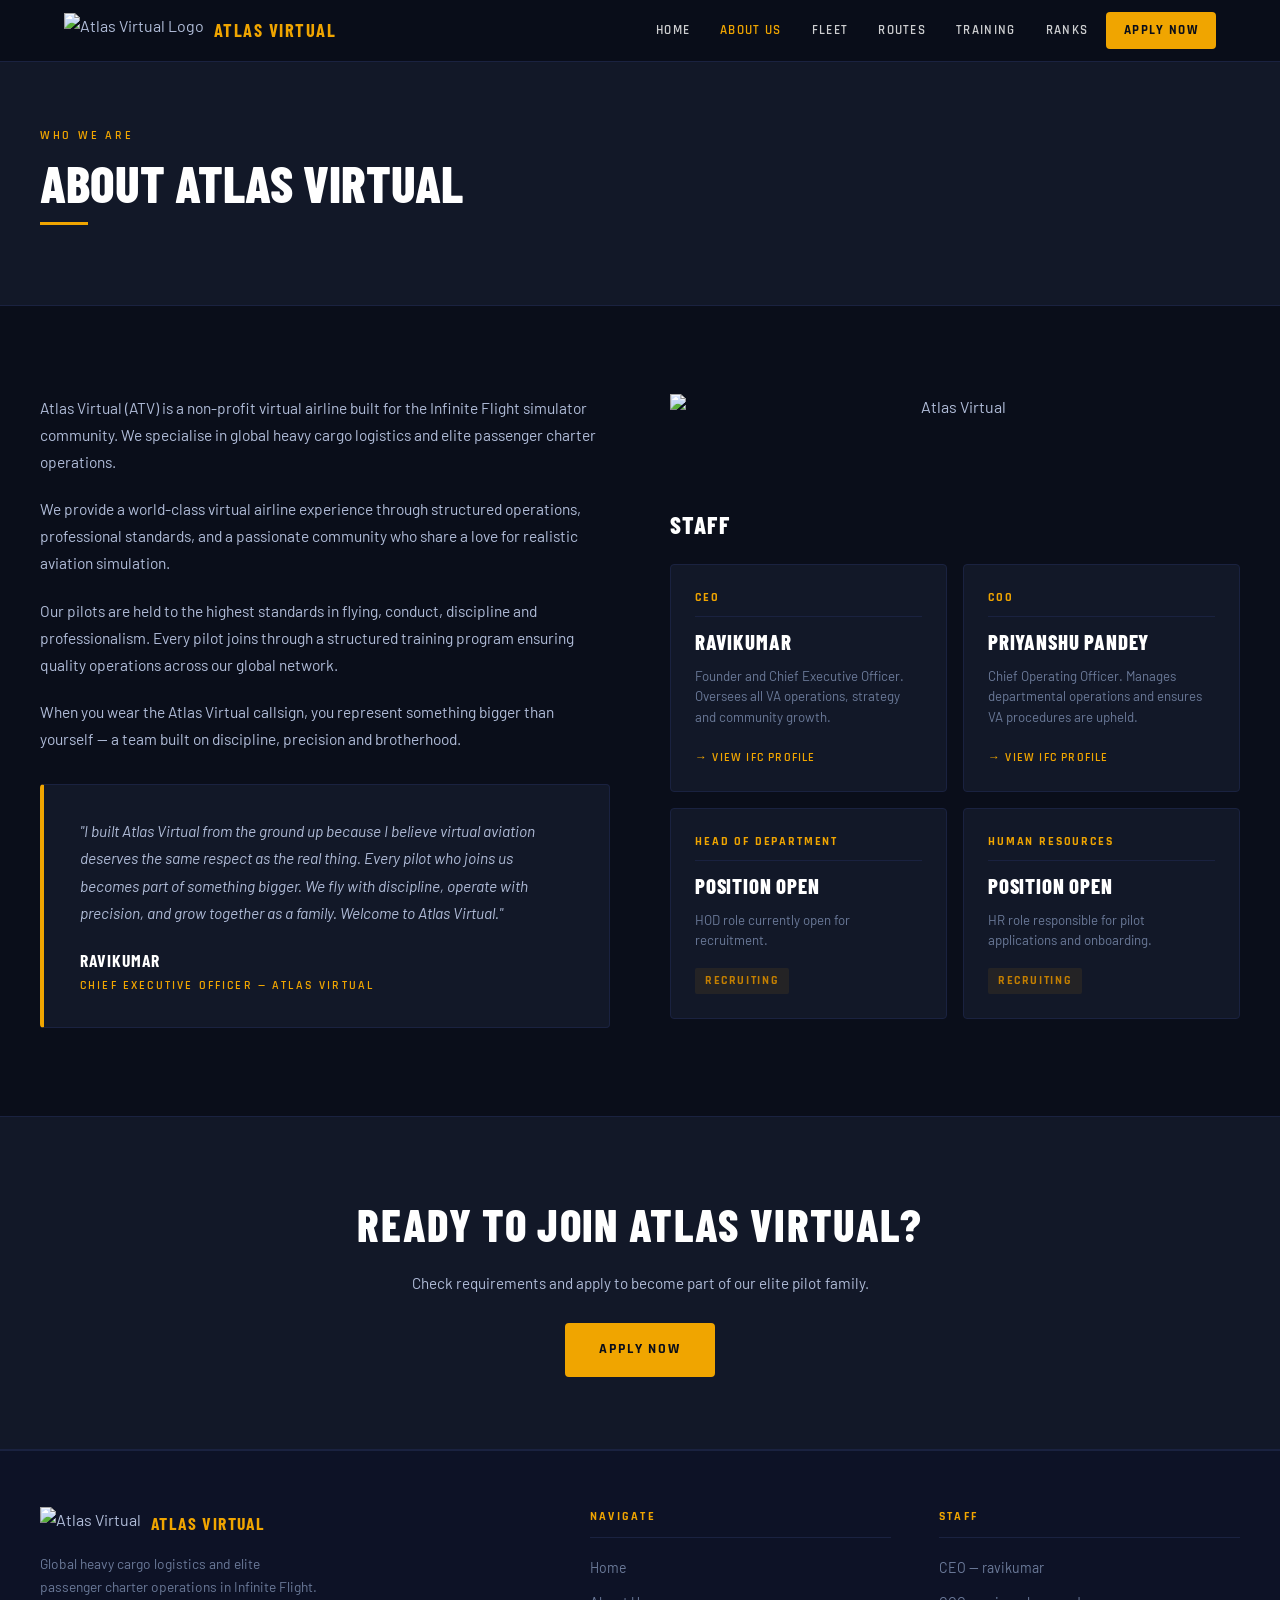
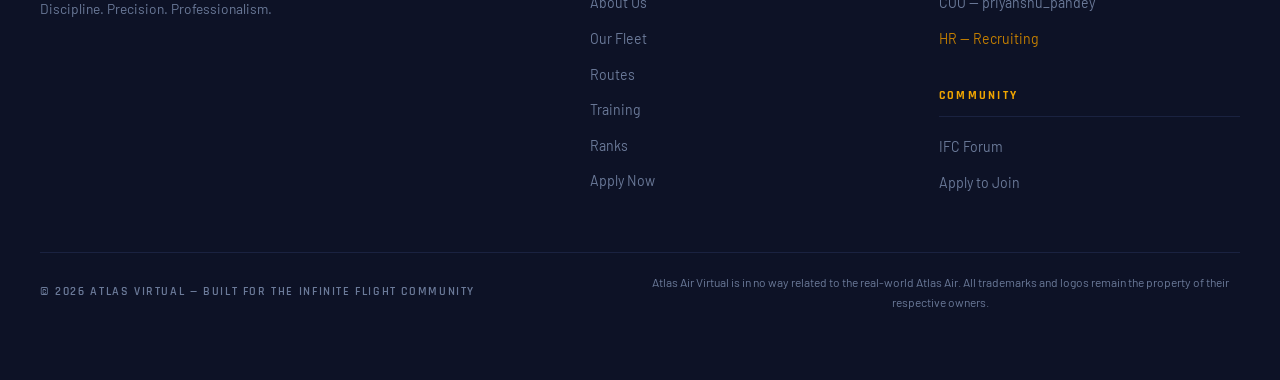
==== about.html @ 3f7e2a6c "Add files via upload" ====
<!DOCTYPE html>
<html lang="en">
<head>
  <meta charset="UTF-8" />
  <meta name="viewport" content="width=device-width, initial-scale=1.0" />
  <title>About Us — Atlas Virtual</title>
  <meta name="description" content="Learn about Atlas Virtual — our mission, values, and leadership team." />
  <link rel="stylesheet" href="style.css" />
  <link rel="icon" type="image/png" href="https://res.cloudinary.com/dsfwafyc2/image/upload/v1778956332/Picsart_26-05-10_23-40-09-740_dd1xx1.png" />
</head>
<body>

  <!-- ===== NAVBAR ===== -->
  <nav class="navbar">
    <div class="nav-inner">
      <a href="index.html" class="nav-logo">
        <img src="https://res.cloudinary.com/dsfwafyc2/image/upload/v1778956332/Picsart_26-05-10_23-40-09-740_dd1xx1.png" alt="Atlas Virtual Logo" />
        <span class="nav-logo-text">Atlas Virtual</span>
      </a>
      <div class="nav-links">
        <a href="index.html">Home</a>
        <a href="about.html" class="active">About Us</a>
        <a href="fleet.html">Fleet</a>
        <a href="routes.html">Routes</a>
        <a href="training.html">Training</a>
        <a href="ranks.html">Ranks</a>
        <a href="apply.html" class="nav-apply">Apply Now</a>
      </div>
      <button class="nav-toggle" id="navToggle" aria-label="Toggle menu">
        <span></span><span></span><span></span>
      </button>
    </div>
  </nav>

  <!-- Mobile Nav -->
  <div class="mobile-nav" id="mobileNav">
    <a href="index.html">Home</a>
    <a href="about.html">About Us</a>
    <a href="fleet.html">Fleet</a>
    <a href="routes.html">Routes</a>
    <a href="training.html">Training</a>
    <a href="ranks.html">Ranks</a>
    <a href="apply.html" class="mob-apply">Apply Now</a>
  </div>

  <div class="page-wrapper">

    <!-- ===== PAGE HERO ===== -->
    <div class="page-hero">
      <div class="page-hero-inner">
        <p class="section-eyebrow">Who We Are</p>
        <h1 class="section-title">About Atlas Virtual</h1>
        <div class="section-rule"></div>
      </div>
    </div>

    <!-- ===== ABOUT CONTENT ===== -->
    <section class="section">
      <div class="section-inner">
        <div class="about-grid">
          <!-- Left: Text -->
          <div class="about-body">
            <p>Atlas Virtual (ATV) is a non-profit virtual airline built for the Infinite Flight simulator community. We specialise in global heavy cargo logistics and elite passenger charter operations.</p>
            <p>We provide a world-class virtual airline experience through structured operations, professional standards, and a passionate community who share a love for realistic aviation simulation.</p>
            <p>Our pilots are held to the highest standards in flying, conduct, discipline and professionalism. Every pilot joins through a structured training program ensuring quality operations across our global network.</p>
            <p>When you wear the Atlas Virtual callsign, you represent something bigger than yourself — a team built on discipline, precision and brotherhood.</p>

            <!-- CEO Quote -->
            <div class="ceo-quote" style="margin-top: 32px;">
              <div class="ceo-quote-body">
                <p class="ceo-quote-text">"I built Atlas Virtual from the ground up because I believe virtual aviation deserves the same respect as the real thing. Every pilot who joins us becomes part of something bigger. We fly with discipline, operate with precision, and grow together as a family. Welcome to Atlas Virtual."</p>
                <div class="ceo-quote-name">Ravikumar</div>
                <div class="ceo-quote-title">Chief Executive Officer — Atlas Virtual</div>
              </div>
            </div>
          </div>

          <!-- Right: Staff + Logo -->
          <div>
            <div style="text-align:center; margin-bottom: 32px;">
              <img src="https://res.cloudinary.com/dsfwafyc2/image/upload/v1778956332/Picsart_26-05-10_23-40-09-740_dd1xx1.png" alt="Atlas Virtual" style="height:80px; width:auto; margin: 0 auto 8px;" />
            </div>

            <h3 style="font-family: var(--font-display); font-size: 1.5rem; font-weight: 800; text-transform: uppercase; color: var(--white); letter-spacing: 0.06em; margin-bottom: 20px;">Staff</h3>

            <div class="staff-grid">
              <!-- CEO -->
              <div class="staff-card">
                <div class="staff-role">CEO</div>
                <div class="staff-name">Ravikumar</div>
                <div class="staff-desc">Founder and Chief Executive Officer. Oversees all VA operations, strategy and community growth.</div>
                <a href="https://community.infiniteflight.com/u/ravikumar" target="_blank" class="staff-link">→ View IFC Profile</a>
              </div>

              <!-- COO -->
              <div class="staff-card">
                <div class="staff-role">COO</div>
                <div class="staff-name">Priyanshu Pandey</div>
                <div class="staff-desc">Chief Operating Officer. Manages departmental operations and ensures VA procedures are upheld.</div>
                <a href="https://community.infiniteflight.com/u/priyanshu_pandey" target="_blank" class="staff-link">→ View IFC Profile</a>
              </div>

              <!-- HOD -->
              <div class="staff-card">
                <div class="staff-role">Head of Department</div>
                <div class="staff-name">Position Open</div>
                <div class="staff-desc">HOD role currently open for recruitment.</div>
                <span class="staff-recruiting">Recruiting</span>
              </div>

              <!-- HR -->
              <div class="staff-card">
                <div class="staff-role">Human Resources</div>
                <div class="staff-name">Position Open</div>
                <div class="staff-desc">HR role responsible for pilot applications and onboarding.</div>
                <span class="staff-recruiting">Recruiting</span>
              </div>
            </div>
          </div>
        </div>
      </div>
    </section>

    <!-- ===== CTA STRIP ===== -->
    <div class="cta-strip">
      <h2 class="cta-strip-title">Ready to Join Atlas Virtual?</h2>
      <p class="cta-strip-desc">Check requirements and apply to become part of our elite pilot family.</p>
      <a href="apply.html" class="btn-primary">Apply Now</a>
    </div>

    <!-- ===== FOOTER ===== -->
    <footer>
      <div class="footer-inner">
        <div class="footer-brand">
          <div class="footer-logo">
            <img src="https://res.cloudinary.com/dsfwafyc2/image/upload/v1778956332/Picsart_26-05-10_23-40-09-740_dd1xx1.png" alt="Atlas Virtual" />
            <span class="footer-logo-text">Atlas Virtual</span>
          </div>
          <p class="footer-tagline">Global heavy cargo logistics and elite passenger charter operations in Infinite Flight. Discipline. Precision. Professionalism.</p>
        </div>
        <div>
          <div class="footer-col-title">Navigate</div>
          <ul class="footer-links">
            <li><a href="index.html">Home</a></li>
            <li><a href="about.html">About Us</a></li>
            <li><a href="fleet.html">Our Fleet</a></li>
            <li><a href="routes.html">Routes</a></li>
            <li><a href="training.html">Training</a></li>
            <li><a href="ranks.html">Ranks</a></li>
            <li><a href="apply.html">Apply Now</a></li>
          </ul>
        </div>
        <div>
          <div class="footer-col-title">Staff</div>
          <ul class="footer-links">
            <li><a href="https://community.infiniteflight.com/u/ravikumar" target="_blank">CEO — ravikumar</a></li>
            <li><a href="https://community.infiniteflight.com/u/priyanshu_pandey" target="_blank">COO — priyanshu_pandey</a></li>
            <li><a href="apply.html" style="color: var(--gold-dim);">HR — Recruiting</a></li>
          </ul>
          <br/>
          <div class="footer-col-title">Community</div>
          <ul class="footer-links">
            <li><a href="https://community.infiniteflight.com" target="_blank">IFC Forum</a></li>
            <li><a href="apply.html">Apply to Join</a></li>
          </ul>
        </div>
      </div>
      <div class="footer-inner" style="padding-top: 0; border-top: none;">
        <div class="footer-bottom" style="border-top: 1px solid var(--navy-border); padding-top: 20px; width: 100%; grid-column: 1/-1;">
          <span class="footer-copy">© 2026 Atlas Virtual — Built for the Infinite Flight Community</span>
          <span class="footer-disclaimer">Atlas Air Virtual is in no way related to the real-world Atlas Air. All trademarks and logos remain the property of their respective owners.</span>
        </div>
      </div>
    </footer>

  </div>
  <script src="nav.js"></script>
</body>
</html>
---- style.css ----
/* =============================================
   ATLAS VIRTUAL — GLOBAL STYLESHEET
   ============================================= */

@import url('https://fonts.googleapis.com/css2?family=Barlow+Condensed:wght@400;600;700;800&family=Barlow:wght@300;400;500;600&family=Rajdhani:wght@400;500;600;700&display=swap');

:root {
  --navy: #0a0e1a;
  --navy-mid: #0d1226;
  --navy-light: #121828;
  --navy-card: #0f1520;
  --navy-border: #1a2240;
  --gold: #f0a500;
  --gold-light: #f5c033;
  --gold-dim: #c47f00;
  --white: #ffffff;
  --white-80: rgba(255,255,255,0.8);
  --white-50: rgba(255,255,255,0.5);
  --white-20: rgba(255,255,255,0.2);
  --white-10: rgba(255,255,255,0.1);
  --text-body: #b0bcd8;
  --text-muted: #6b7a99;
  --font-display: 'Barlow Condensed', sans-serif;
  --font-body: 'Barlow', sans-serif;
  --font-accent: 'Rajdhani', sans-serif;
  --radius: 4px;
  --transition: 0.25s ease;
  --shadow: 0 4px 24px rgba(0,0,0,0.4);
  --shadow-gold: 0 0 20px rgba(240,165,0,0.15);
}

/* ---- RESET ---- */
*, *::before, *::after { box-sizing: border-box; margin: 0; padding: 0; }
html { scroll-behavior: smooth; font-size: 16px; }
body {
  background: var(--navy);
  color: var(--text-body);
  font-family: var(--font-body);
  font-weight: 400;
  line-height: 1.6;
  -webkit-font-smoothing: antialiased;
  overflow-x: hidden;
}
img { max-width: 100%; display: block; }
a { text-decoration: none; color: inherit; }
ul { list-style: none; }

/* =============================================
   NAVIGATION
   ============================================= */
.navbar {
  position: fixed;
  top: 0; left: 0; right: 0;
  z-index: 1000;
  background: rgba(10,14,26,0.96);
  backdrop-filter: blur(12px);
  border-bottom: 1px solid var(--navy-border);
  height: 62px;
  display: flex;
  align-items: center;
}

.nav-inner {
  width: 100%;
  max-width: 1200px;
  margin: 0 auto;
  padding: 0 24px;
  display: flex;
  align-items: center;
  justify-content: space-between;
}

.nav-logo {
  display: flex;
  align-items: center;
  gap: 10px;
  text-decoration: none;
}

.nav-logo img {
  height: 36px;
  width: auto;
}

.nav-logo-text {
  font-family: var(--font-display);
  font-size: 1.15rem;
  font-weight: 700;
  color: var(--gold);
  letter-spacing: 0.08em;
  text-transform: uppercase;
}

.nav-links {
  display: flex;
  align-items: center;
  gap: 6px;
}

.nav-links a {
  font-family: var(--font-accent);
  font-size: 0.82rem;
  font-weight: 600;
  letter-spacing: 0.1em;
  text-transform: uppercase;
  color: var(--white-80);
  padding: 8px 12px;
  border-radius: var(--radius);
  transition: color var(--transition), background var(--transition);
}

.nav-links a:hover,
.nav-links a.active {
  color: var(--gold);
}

.nav-links a.nav-apply {
  background: var(--gold);
  color: var(--navy);
  font-weight: 700;
  padding: 8px 18px;
  border-radius: var(--radius);
}

.nav-links a.nav-apply:hover {
  background: var(--gold-light);
  color: var(--navy);
}

/* Hamburger */
.nav-toggle {
  display: none;
  flex-direction: column;
  gap: 5px;
  cursor: pointer;
  padding: 4px;
  background: none;
  border: none;
}
.nav-toggle span {
  display: block;
  width: 24px;
  height: 2px;
  background: var(--white);
  border-radius: 2px;
  transition: all var(--transition);
}

/* Mobile nav */
.mobile-nav {
  display: none;
  position: fixed;
  top: 62px; left: 0; right: 0;
  background: var(--navy-mid);
  border-bottom: 1px solid var(--navy-border);
  padding: 16px 24px 24px;
  z-index: 999;
  flex-direction: column;
  gap: 4px;
}
.mobile-nav.open { display: flex; }
.mobile-nav a {
  font-family: var(--font-accent);
  font-size: 1rem;
  font-weight: 600;
  letter-spacing: 0.08em;
  text-transform: uppercase;
  color: var(--white-80);
  padding: 12px 8px;
  border-bottom: 1px solid var(--navy-border);
  transition: color var(--transition);
}
.mobile-nav a:last-child { border-bottom: none; }
.mobile-nav a:hover { color: var(--gold); }
.mobile-nav a.mob-apply {
  background: var(--gold);
  color: var(--navy);
  font-weight: 700;
  text-align: center;
  border-radius: var(--radius);
  margin-top: 8px;
  border: none;
  padding: 12px;
}

/* =============================================
   PAGE WRAPPER
   ============================================= */
.page-wrapper {
  padding-top: 62px;
}

/* =============================================
   HERO — HOME
   ============================================= */
.hero {
  position: relative;
  height: 100vh;
  min-height: 600px;
  display: flex;
  align-items: center;
  justify-content: center;
  text-align: center;
  overflow: hidden;
}

.hero-bg {
  position: absolute;
  inset: 0;
  background-image: url('https://res.cloudinary.com/dsfwafyc2/image/upload/v1779014897/Screenshot_20260509_221234_com.fds.infiniteflight_ewqhzv.jpg');
  background-size: cover;
  background-position: center;
  transform: scale(1.04);
  animation: heroZoom 18s ease-in-out infinite alternate;
}

@keyframes heroZoom {
  from { transform: scale(1.04); }
  to   { transform: scale(1.10); }
}

.hero-overlay {
  position: absolute;
  inset: 0;
  background: linear-gradient(
    to bottom,
    rgba(10,14,26,0.45) 0%,
    rgba(10,14,26,0.72) 60%,
    rgba(10,14,26,0.97) 100%
  );
}

.hero-content {
  position: relative;
  z-index: 2;
  max-width: 720px;
  padding: 0 24px;
  animation: fadeUp 1s ease both;
}

@keyframes fadeUp {
  from { opacity: 0; transform: translateY(28px); }
  to   { opacity: 1; transform: translateY(0); }
}

.hero-eyebrow {
  font-family: var(--font-accent);
  font-size: 0.85rem;
  font-weight: 600;
  letter-spacing: 0.22em;
  text-transform: uppercase;
  color: var(--gold);
  margin-bottom: 16px;
}

.hero-title {
  font-family: var(--font-display);
  font-size: clamp(4rem, 10vw, 7rem);
  font-weight: 800;
  line-height: 0.92;
  text-transform: uppercase;
  letter-spacing: -0.01em;
  color: var(--white);
  margin-bottom: 6px;
}

.hero-title span {
  color: var(--gold);
  display: block;
}

.hero-sub {
  font-family: var(--font-accent);
  font-size: 1rem;
  font-weight: 600;
  letter-spacing: 0.28em;
  text-transform: uppercase;
  color: var(--gold);
  margin-bottom: 20px;
}

.hero-desc {
  font-size: 0.97rem;
  color: var(--white-80);
  max-width: 480px;
  margin: 0 auto 36px;
  line-height: 1.65;
}

.hero-actions {
  display: flex;
  gap: 14px;
  justify-content: center;
  flex-wrap: wrap;
}

.btn-primary {
  font-family: var(--font-accent);
  font-size: 0.85rem;
  font-weight: 700;
  letter-spacing: 0.14em;
  text-transform: uppercase;
  background: var(--gold);
  color: var(--navy);
  padding: 14px 32px;
  border-radius: var(--radius);
  border: 2px solid var(--gold);
  cursor: pointer;
  transition: background var(--transition), color var(--transition), transform var(--transition);
  display: inline-block;
}
.btn-primary:hover {
  background: var(--gold-light);
  border-color: var(--gold-light);
  transform: translateY(-2px);
}

.btn-outline {
  font-family: var(--font-accent);
  font-size: 0.85rem;
  font-weight: 700;
  letter-spacing: 0.14em;
  text-transform: uppercase;
  background: transparent;
  color: var(--white);
  padding: 14px 32px;
  border-radius: var(--radius);
  border: 2px solid rgba(255,255,255,0.4);
  cursor: pointer;
  transition: border-color var(--transition), color var(--transition), transform var(--transition);
  display: inline-block;
}
.btn-outline:hover {
  border-color: var(--gold);
  color: var(--gold);
  transform: translateY(-2px);
}

/* Scroll cue */
.hero-scroll {
  position: absolute;
  bottom: 28px;
  left: 50%;
  transform: translateX(-50%);
  z-index: 2;
  color: var(--white-50);
  font-size: 1.2rem;
  animation: bounce 2s ease infinite;
}
@keyframes bounce {
  0%,100% { transform: translateX(-50%) translateY(0); }
  50% { transform: translateX(-50%) translateY(8px); }
}

/* =============================================
   STATS BAR
   ============================================= */
.stats-bar {
  background: var(--navy-light);
  border-top: 1px solid var(--navy-border);
  border-bottom: 1px solid var(--navy-border);
}
.stats-bar-inner {
  max-width: 1200px;
  margin: 0 auto;
  display: grid;
  grid-template-columns: repeat(4, 1fr);
}
.stat-item {
  padding: 28px 20px;
  text-align: center;
  border-right: 1px solid var(--navy-border);
}
.stat-item:last-child { border-right: none; }
.stat-num {
  font-family: var(--font-display);
  font-size: 2.4rem;
  font-weight: 800;
  color: var(--gold);
  line-height: 1;
  margin-bottom: 6px;
}
.stat-label {
  font-family: var(--font-accent);
  font-size: 0.72rem;
  font-weight: 600;
  letter-spacing: 0.16em;
  text-transform: uppercase;
  color: var(--white-50);
}

/* =============================================
   VA STATISTICS — HOME
   ============================================= */
.va-stats {
  padding: 80px 24px;
  max-width: 1200px;
  margin: 0 auto;
  text-align: center;
}
.va-stats-cards {
  display: grid;
  grid-template-columns: repeat(3, 1fr);
  gap: 20px;
  margin-top: 48px;
}
.va-stat-card {
  background: var(--navy-light);
  border: 1px solid var(--navy-border);
  border-radius: var(--radius);
  padding: 36px 24px;
  position: relative;
  overflow: hidden;
  transition: border-color var(--transition), transform var(--transition);
}
.va-stat-card:hover {
  border-color: var(--gold-dim);
  transform: translateY(-4px);
}
.va-stat-card::before {
  content: '';
  position: absolute;
  top: 0; left: 0; right: 0;
  height: 3px;
  background: var(--gold);
}
.va-stat-icon { font-size: 2.2rem; margin-bottom: 12px; }
.va-stat-num {
  font-family: var(--font-display);
  font-size: 3rem;
  font-weight: 800;
  color: var(--gold);
  line-height: 1;
  margin-bottom: 8px;
}
.va-stat-name {
  font-family: var(--font-accent);
  font-size: 0.78rem;
  font-weight: 700;
  letter-spacing: 0.18em;
  text-transform: uppercase;
  color: var(--gold);
  margin-bottom: 4px;
}
.va-stat-desc {
  font-size: 0.84rem;
  color: var(--text-muted);
}
.updated-note {
  margin-top: 28px;
  font-size: 0.78rem;
  color: var(--text-muted);
  display: flex;
  align-items: center;
  justify-content: center;
  gap: 6px;
  background: var(--navy-light);
  border: 1px solid var(--navy-border);
  padding: 10px 20px;
  border-radius: 20px;
  display: inline-flex;
}

/* =============================================
   SECTION UTILITIES
   ============================================= */
.section {
  padding: 88px 24px;
}
.section-inner {
  max-width: 1200px;
  margin: 0 auto;
}
.section-eyebrow {
  font-family: var(--font-accent);
  font-size: 0.78rem;
  font-weight: 600;
  letter-spacing: 0.22em;
  text-transform: uppercase;
  color: var(--gold);
  margin-bottom: 10px;
}
.section-title {
  font-family: var(--font-display);
  font-size: clamp(2.2rem, 5vw, 3.2rem);
  font-weight: 800;
  text-transform: uppercase;
  color: var(--white);
  line-height: 1.05;
  margin-bottom: 12px;
}
.section-rule {
  width: 48px;
  height: 3px;
  background: var(--gold);
  margin-bottom: 32px;
}
.section-desc {
  font-size: 0.97rem;
  color: var(--text-body);
  max-width: 580px;
  line-height: 1.7;
}

/* =============================================
   MISSION SECTION — HOME / ABOUT
   ============================================= */
.mission-grid {
  display: grid;
  grid-template-columns: 1fr 1fr;
  gap: 64px;
  align-items: center;
  margin-top: 0;
}
.mission-text { }
.mission-text p {
  font-size: 0.97rem;
  color: var(--text-body);
  line-height: 1.75;
  margin-bottom: 20px;
}
.mission-values {
  display: grid;
  grid-template-columns: 1fr 1fr;
  gap: 12px;
  margin-top: 28px;
}
.value-card {
  background: var(--navy-light);
  border: 1px solid var(--navy-border);
  border-left: 3px solid var(--gold);
  padding: 16px 18px;
  border-radius: var(--radius);
}
.value-title {
  font-family: var(--font-accent);
  font-size: 0.8rem;
  font-weight: 700;
  letter-spacing: 0.12em;
  text-transform: uppercase;
  color: var(--gold);
  margin-bottom: 4px;
}
.value-desc {
  font-size: 0.83rem;
  color: var(--text-muted);
  line-height: 1.5;
}
.mission-image {
  border-radius: var(--radius);
  overflow: hidden;
  position: relative;
}
.mission-image img {
  width: 100%;
  height: 420px;
  object-fit: cover;
  border-radius: var(--radius);
  display: block;
}
.mission-image::after {
  content: '';
  position: absolute;
  inset: 0;
  border: 1px solid var(--navy-border);
  border-radius: var(--radius);
  pointer-events: none;
}

/* CEO Quote */
.ceo-quote {
  background: var(--navy-light);
  border: 1px solid var(--navy-border);
  border-left: 4px solid var(--gold);
  border-radius: var(--radius);
  padding: 32px 36px;
  margin-top: 56px;
  display: flex;
  gap: 24px;
  align-items: flex-start;
}
.ceo-quote-logo {
  width: 48px;
  height: 48px;
  flex-shrink: 0;
  object-fit: contain;
}
.ceo-quote-body { }
.ceo-quote-text {
  font-size: 0.95rem;
  font-style: italic;
  color: var(--white-80);
  line-height: 1.7;
  margin-bottom: 16px;
}
.ceo-quote-name {
  font-family: var(--font-display);
  font-size: 1.1rem;
  font-weight: 700;
  text-transform: uppercase;
  color: var(--white);
  letter-spacing: 0.06em;
}
.ceo-quote-title {
  font-family: var(--font-accent);
  font-size: 0.75rem;
  font-weight: 600;
  letter-spacing: 0.18em;
  text-transform: uppercase;
  color: var(--gold);
  margin-top: 2px;
}

/* =============================================
   FLEET PAGE
   ============================================= */
.fleet-grid {
  display: grid;
  grid-template-columns: repeat(2, 1fr);
  gap: 24px;
  margin-top: 48px;
}
.fleet-card {
  background: var(--navy-light);
  border: 1px solid var(--navy-border);
  border-radius: var(--radius);
  overflow: hidden;
  transition: border-color var(--transition), transform var(--transition), box-shadow var(--transition);
}
.fleet-card:hover {
  border-color: var(--gold-dim);
  transform: translateY(-4px);
  box-shadow: var(--shadow-gold);
}
.fleet-card-img {
  width: 100%;
  height: 240px;
  object-fit: cover;
  display: block;
}
.fleet-card-body { padding: 24px; }
.fleet-card-name {
  font-family: var(--font-display);
  font-size: 1.6rem;
  font-weight: 800;
  text-transform: uppercase;
  color: var(--white);
  letter-spacing: 0.04em;
}
.fleet-card-role {
  font-family: var(--font-accent);
  font-size: 0.75rem;
  font-weight: 700;
  letter-spacing: 0.16em;
  text-transform: uppercase;
  color: var(--gold);
  margin-bottom: 10px;
  margin-top: 2px;
}
.fleet-card-desc {
  font-size: 0.88rem;
  color: var(--text-body);
  line-height: 1.65;
  margin-bottom: 16px;
}
.fleet-tags {
  display: flex;
  flex-wrap: wrap;
  gap: 8px;
}
.fleet-tag {
  font-family: var(--font-accent);
  font-size: 0.7rem;
  font-weight: 600;
  letter-spacing: 0.1em;
  text-transform: uppercase;
  color: var(--white-80);
  background: var(--navy-border);
  padding: 4px 10px;
  border-radius: 2px;
  border: 1px solid var(--navy-border);
}

/* =============================================
   ROUTES PAGE
   ============================================= */
.route-stats {
  display: grid;
  grid-template-columns: repeat(4, 1fr);
  gap: 16px;
  margin: 36px 0 48px;
}
.route-stat {
  background: var(--navy-light);
  border: 1px solid var(--navy-border);
  padding: 22px 18px;
  border-radius: var(--radius);
  text-align: center;
}
.route-stat-num {
  font-family: var(--font-display);
  font-size: 2rem;
  font-weight: 800;
  color: var(--gold);
}
.route-stat-label {
  font-family: var(--font-accent);
  font-size: 0.72rem;
  font-weight: 600;
  letter-spacing: 0.14em;
  text-transform: uppercase;
  color: var(--white-50);
  margin-top: 4px;
}

/* Interactive Map */
.map-container {
  border: 1px solid var(--navy-border);
  border-radius: var(--radius);
  overflow: hidden;
  margin-bottom: 56px;
  background: var(--navy-light);
  position: relative;
}
.map-container iframe {
  width: 100%;
  height: 540px;
  border: none;
  display: block;
}
.map-label {
  position: absolute;
  top: 12px;
  left: 12px;
  background: rgba(10,14,26,0.9);
  border: 1px solid var(--navy-border);
  padding: 6px 14px;
  border-radius: 3px;
  font-family: var(--font-accent);
  font-size: 0.72rem;
  font-weight: 700;
  letter-spacing: 0.14em;
  text-transform: uppercase;
  color: var(--gold);
  z-index: 10;
}

/* Network table */
.network-title {
  font-family: var(--font-display);
  font-size: 1.5rem;
  font-weight: 800;
  text-transform: uppercase;
  color: var(--gold);
  letter-spacing: 0.06em;
  margin-bottom: 16px;
}
.network-table {
  width: 100%;
  border-collapse: collapse;
  font-size: 0.88rem;
}
.network-table th {
  font-family: var(--font-accent);
  font-size: 0.72rem;
  font-weight: 700;
  letter-spacing: 0.16em;
  text-transform: uppercase;
  color: var(--gold);
  background: var(--navy-light);
  border-bottom: 2px solid var(--gold-dim);
  padding: 13px 16px;
  text-align: left;
}
.network-table td {
  padding: 13px 16px;
  border-bottom: 1px solid var(--navy-border);
  color: var(--text-body);
  vertical-align: middle;
}
.network-table tr:hover td { background: var(--navy-light); }
.icao-code {
  font-family: var(--font-display);
  font-size: 1rem;
  font-weight: 700;
  color: var(--gold);
  letter-spacing: 0.05em;
}
.location-name {
  font-weight: 600;
  color: var(--white-80);
}

/* Hubs Section (Routes page) */
.hubs-tabs {
  display: flex;
  gap: 0;
  margin-bottom: 28px;
  border: 1px solid var(--navy-border);
  border-radius: var(--radius);
  overflow: hidden;
  width: fit-content;
}
.hub-tab {
  font-family: var(--font-accent);
  font-size: 0.78rem;
  font-weight: 700;
  letter-spacing: 0.12em;
  text-transform: uppercase;
  color: var(--white-50);
  padding: 10px 20px;
  background: transparent;
  border: none;
  cursor: pointer;
  transition: background var(--transition), color var(--transition);
}
.hub-tab.active {
  background: var(--gold);
  color: var(--navy);
}
.hubs-grid {
  display: grid;
  grid-template-columns: repeat(4, 1fr);
  gap: 20px;
  margin-bottom: 20px;
}
.hubs-grid-extra {
  grid-template-columns: repeat(5, 1fr);
}
.hub-card {
  background: var(--navy-light);
  border: 1px solid var(--navy-border);
  border-radius: var(--radius);
  overflow: hidden;
  transition: border-color var(--transition), transform var(--transition);
}
.hub-card:hover {
  border-color: var(--gold-dim);
  transform: translateY(-4px);
}
.hub-card-img {
  width: 100%;
  height: 130px;
  object-fit: cover;
  display: block;
}
.hub-card-body { padding: 14px 16px; }
.hub-icao {
  font-family: var(--font-display);
  font-size: 1.4rem;
  font-weight: 800;
  text-transform: uppercase;
  color: var(--white);
  letter-spacing: 0.04em;
}
.hub-location {
  font-family: var(--font-accent);
  font-size: 0.72rem;
  font-weight: 600;
  letter-spacing: 0.1em;
  text-transform: uppercase;
  color: var(--gold);
  margin-bottom: 2px;
}
.hub-role {
  font-size: 0.76rem;
  color: var(--text-muted);
  text-transform: uppercase;
  letter-spacing: 0.06em;
  font-family: var(--font-accent);
  font-size: 0.7rem;
}

/* =============================================
   ABOUT PAGE
   ============================================= */
.about-grid {
  display: grid;
  grid-template-columns: 1fr 1fr;
  gap: 60px;
  align-items: start;
  margin-top: 0;
}
.about-body p {
  font-size: 0.97rem;
  color: var(--text-body);
  line-height: 1.75;
  margin-bottom: 20px;
}
.staff-grid {
  display: grid;
  grid-template-columns: 1fr 1fr;
  gap: 16px;
}
.staff-card {
  background: var(--navy-light);
  border: 1px solid var(--navy-border);
  border-radius: var(--radius);
  padding: 24px;
  transition: border-color var(--transition);
}
.staff-card:hover { border-color: var(--gold-dim); }
.staff-role {
  font-family: var(--font-accent);
  font-size: 0.72rem;
  font-weight: 700;
  letter-spacing: 0.16em;
  text-transform: uppercase;
  color: var(--gold);
  margin-bottom: 8px;
  border-bottom: 1px solid var(--navy-border);
  padding-bottom: 8px;
}
.staff-name {
  font-family: var(--font-display);
  font-size: 1.3rem;
  font-weight: 800;
  text-transform: uppercase;
  color: var(--white);
  letter-spacing: 0.04em;
  margin-bottom: 8px;
}
.staff-desc {
  font-size: 0.83rem;
  color: var(--text-muted);
  line-height: 1.55;
  margin-bottom: 14px;
}
.staff-link {
  font-family: var(--font-accent);
  font-size: 0.75rem;
  font-weight: 600;
  letter-spacing: 0.1em;
  text-transform: uppercase;
  color: var(--gold);
  display: inline-flex;
  align-items: center;
  gap: 6px;
  transition: gap var(--transition);
}
.staff-link:hover { gap: 10px; }
.staff-recruiting {
  font-family: var(--font-accent);
  font-size: 0.72rem;
  font-weight: 700;
  letter-spacing: 0.14em;
  text-transform: uppercase;
  color: var(--gold-dim);
  background: rgba(240,165,0,0.08);
  padding: 4px 10px;
  border-radius: 2px;
  display: inline-block;
}

/* =============================================
   TRAINING PAGE
   ============================================= */
.training-notice {
  background: var(--navy-light);
  border: 1px solid var(--navy-border);
  border-left: 4px solid var(--gold);
  padding: 20px 24px;
  border-radius: var(--radius);
  font-size: 0.93rem;
  color: var(--white-80);
  line-height: 1.65;
  margin-bottom: 48px;
}
.training-stages {
  display: grid;
  grid-template-columns: repeat(3, 1fr);
  gap: 20px;
  margin-bottom: 56px;
}
.stage-card {
  background: var(--navy-light);
  border: 1px solid var(--navy-border);
  border-radius: var(--radius);
  padding: 32px 24px;
  text-align: center;
  position: relative;
  overflow: hidden;
  transition: border-color var(--transition), transform var(--transition);
}
.stage-card:hover {
  border-color: var(--gold-dim);
  transform: translateY(-4px);
}
.stage-num {
  position: absolute;
  top: 16px;
  right: 20px;
  font-family: var(--font-display);
  font-size: 4rem;
  font-weight: 800;
  color: rgba(240,165,0,0.07);
  line-height: 1;
}
.stage-icon { font-size: 2.5rem; margin-bottom: 16px; }
.stage-label {
  font-family: var(--font-display);
  font-size: 1.3rem;
  font-weight: 800;
  text-transform: uppercase;
  color: var(--white);
  letter-spacing: 0.05em;
  margin-bottom: 4px;
}
.stage-subtitle {
  font-family: var(--font-accent);
  font-size: 0.72rem;
  font-weight: 700;
  letter-spacing: 0.14em;
  text-transform: uppercase;
  color: var(--gold);
  margin-bottom: 14px;
}
.stage-desc {
  font-size: 0.85rem;
  color: var(--text-muted);
  line-height: 1.6;
}

/* Steps */
.steps-row {
  display: grid;
  grid-template-columns: repeat(5, 1fr);
  gap: 0;
  margin-top: 16px;
}
.step-item {
  display: flex;
  align-items: center;
  position: relative;
}
.step-box {
  background: var(--navy-light);
  border: 1px solid var(--navy-border);
  padding: 16px 14px;
  border-radius: var(--radius);
  text-align: center;
  flex: 1;
}
.step-num {
  font-family: var(--font-accent);
  font-size: 0.65rem;
  font-weight: 700;
  letter-spacing: 0.14em;
  text-transform: uppercase;
  color: var(--gold-dim);
  margin-bottom: 4px;
}
.step-label {
  font-family: var(--font-accent);
  font-size: 0.8rem;
  font-weight: 700;
  color: var(--white-80);
}
.step-arrow {
  color: var(--gold);
  font-size: 1.2rem;
  margin: 0 4px;
  flex-shrink: 0;
}

/* =============================================
   RANKS PAGE
   ============================================= */
.trainee-rank {
  background: linear-gradient(135deg, rgba(240,165,0,0.08), rgba(240,165,0,0.03));
  border: 1px solid var(--gold-dim);
  border-radius: var(--radius);
  padding: 28px 32px;
  display: flex;
  gap: 20px;
  align-items: flex-start;
  margin-bottom: 48px;
}
.trainee-icon { font-size: 2.5rem; }
.trainee-body { }
.trainee-rank-name {
  font-family: var(--font-display);
  font-size: 1.5rem;
  font-weight: 800;
  text-transform: uppercase;
  color: var(--gold);
  letter-spacing: 0.05em;
}
.trainee-awarded {
  font-family: var(--font-accent);
  font-size: 0.72rem;
  font-weight: 700;
  letter-spacing: 0.16em;
  text-transform: uppercase;
  color: var(--gold-dim);
  margin-bottom: 10px;
}
.trainee-desc {
  font-size: 0.9rem;
  color: var(--text-body);
  line-height: 1.65;
}

.ranks-columns {
  display: grid;
  grid-template-columns: repeat(3, 1fr);
  gap: 20px;
  margin-bottom: 32px;
}
.rank-column {
  background: var(--navy-light);
  border: 1px solid var(--navy-border);
  border-radius: var(--radius);
  overflow: hidden;
}
.rank-col-header {
  padding: 18px 20px;
  border-bottom: 1px solid var(--navy-border);
}
.rank-col-title {
  font-family: var(--font-display);
  font-size: 1.2rem;
  font-weight: 800;
  text-transform: uppercase;
  color: var(--white);
  letter-spacing: 0.05em;
}
.rank-col-sub {
  font-family: var(--font-accent);
  font-size: 0.68rem;
  font-weight: 700;
  letter-spacing: 0.16em;
  text-transform: uppercase;
  color: var(--gold);
  margin-top: 2px;
}
.rank-list { padding: 8px 0; }
.rank-item {
  display: flex;
  align-items: center;
  gap: 14px;
  padding: 14px 20px;
  border-bottom: 1px solid var(--navy-border);
}
.rank-item:last-child { border-bottom: none; }
.rank-emoji { font-size: 1.4rem; }
.rank-name {
  font-family: var(--font-accent);
  font-size: 0.95rem;
  font-weight: 700;
  color: var(--white-80);
}
.rank-desc {
  font-size: 0.78rem;
  color: var(--text-muted);
}

.ranks-note {
  background: var(--navy-light);
  border: 1px solid var(--navy-border);
  border-radius: var(--radius);
  padding: 18px 24px;
  font-size: 0.85rem;
  color: var(--text-muted);
  line-height: 1.6;
  display: flex;
  gap: 10px;
  align-items: flex-start;
}

/* =============================================
   APPLY PAGE
   ============================================= */
.apply-hero {
  padding: 72px 24px 56px;
  text-align: center;
  max-width: 720px;
  margin: 0 auto;
}
.apply-content {
  max-width: 1200px;
  margin: 0 auto;
  padding: 0 24px 88px;
  display: grid;
  grid-template-columns: 1fr 1fr;
  gap: 32px;
}
.apply-card {
  background: var(--navy-light);
  border: 1px solid var(--navy-border);
  border-radius: var(--radius);
  padding: 32px;
}
.apply-card-title {
  font-family: var(--font-display);
  font-size: 1.3rem;
  font-weight: 800;
  text-transform: uppercase;
  color: var(--gold);
  letter-spacing: 0.06em;
  margin-bottom: 20px;
  padding-bottom: 14px;
  border-bottom: 1px solid var(--navy-border);
}
.req-list { list-style: none; }
.req-item {
  display: flex;
  gap: 16px;
  padding: 12px 0;
  border-bottom: 1px solid var(--navy-border);
  font-size: 0.9rem;
  color: var(--text-body);
  line-height: 1.55;
}
.req-item:last-child { border-bottom: none; }
.req-num {
  font-family: var(--font-display);
  font-size: 1rem;
  font-weight: 800;
  color: var(--gold);
  flex-shrink: 0;
  width: 20px;
}
.next-list { list-style: none; }
.next-item {
  display: flex;
  align-items: flex-start;
  gap: 12px;
  padding: 11px 0;
  border-bottom: 1px solid var(--navy-border);
  font-size: 0.88rem;
  color: var(--text-body);
}
.next-item:last-child { border-bottom: none; }
.next-arrow { color: var(--gold); font-size: 0.9rem; flex-shrink: 0; margin-top: 2px; }
.important-note {
  font-size: 0.88rem;
  color: var(--text-body);
  line-height: 1.65;
}
.important-note strong { color: var(--white); }

.apply-cta {
  max-width: 600px;
  margin: 0 auto;
  padding: 0 24px 88px;
  text-align: center;
}
.apply-cta-box {
  background: var(--navy-light);
  border: 1px solid var(--navy-border);
  border-radius: var(--radius);
  padding: 48px 36px;
}
.apply-cta-title {
  font-family: var(--font-display);
  font-size: 2.4rem;
  font-weight: 800;
  text-transform: uppercase;
  color: var(--gold);
  letter-spacing: 0.04em;
  margin-bottom: 8px;
}
.apply-cta-desc {
  font-size: 0.95rem;
  color: var(--text-body);
  margin-bottom: 32px;
  line-height: 1.6;
}
.apply-steps {
  margin-bottom: 32px;
  text-align: left;
}
.apply-step {
  display: flex;
  gap: 16px;
  align-items: center;
  padding: 14px 0;
  border-bottom: 1px solid var(--navy-border);
}
.apply-step:last-child { border-bottom: none; }
.apply-step-num {
  font-family: var(--font-display);
  font-size: 1.5rem;
  font-weight: 800;
  color: var(--gold-dim);
  flex-shrink: 0;
  width: 36px;
}
.apply-step-text {
  font-family: var(--font-accent);
  font-size: 0.9rem;
  font-weight: 600;
  color: var(--white-80);
}
.apply-warning {
  font-size: 0.78rem;
  color: var(--text-muted);
  margin-top: 16px;
  display: flex;
  align-items: center;
  justify-content: center;
  gap: 6px;
}

/* =============================================
   CTA STRIP
   ============================================= */
.cta-strip {
  background: var(--navy-light);
  border-top: 1px solid var(--navy-border);
  border-bottom: 1px solid var(--navy-border);
  padding: 72px 24px;
  text-align: center;
}
.cta-strip-title {
  font-family: var(--font-display);
  font-size: clamp(1.8rem, 4vw, 2.8rem);
  font-weight: 800;
  text-transform: uppercase;
  color: var(--white);
  letter-spacing: 0.03em;
  margin-bottom: 10px;
}
.cta-strip-desc {
  font-size: 0.95rem;
  color: var(--text-body);
  margin-bottom: 28px;
}

/* =============================================
   FOOTER
   ============================================= */
footer {
  background: var(--navy-mid);
  border-top: 1px solid var(--navy-border);
  padding: 56px 24px 0;
}
.footer-inner {
  max-width: 1200px;
  margin: 0 auto;
  display: grid;
  grid-template-columns: 2fr 1.2fr 1.2fr;
  gap: 48px;
  padding-bottom: 48px;
}
.footer-brand { }
.footer-logo {
  display: flex;
  align-items: center;
  gap: 10px;
  margin-bottom: 14px;
}
.footer-logo img { height: 32px; width: auto; }
.footer-logo-text {
  font-family: var(--font-display);
  font-size: 1.1rem;
  font-weight: 700;
  color: var(--gold);
  letter-spacing: 0.08em;
  text-transform: uppercase;
}
.footer-tagline {
  font-size: 0.86rem;
  color: var(--text-muted);
  line-height: 1.65;
  max-width: 280px;
}
.footer-col-title {
  font-family: var(--font-accent);
  font-size: 0.78rem;
  font-weight: 700;
  letter-spacing: 0.18em;
  text-transform: uppercase;
  color: var(--gold);
  margin-bottom: 16px;
  padding-bottom: 10px;
  border-bottom: 1px solid var(--navy-border);
}
.footer-links { list-style: none; }
.footer-links li { margin-bottom: 10px; }
.footer-links a {
  font-size: 0.88rem;
  color: var(--text-muted);
  transition: color var(--transition);
}
.footer-links a:hover { color: var(--gold); }
.footer-bottom {
  border-top: 1px solid var(--navy-border);
  padding: 20px 0;
  display: flex;
  justify-content: space-between;
  align-items: center;
  flex-wrap: wrap;
  gap: 12px;
}
.footer-copy {
  font-family: var(--font-accent);
  font-size: 0.72rem;
  font-weight: 600;
  letter-spacing: 0.14em;
  text-transform: uppercase;
  color: var(--text-muted);
}
.footer-disclaimer {
  font-size: 0.75rem;
  color: var(--text-muted);
  text-align: center;
  max-width: 600px;
}

/* =============================================
   PAGE HERO (inner pages)
   ============================================= */
.page-hero {
  padding: 64px 24px 48px;
  background: var(--navy-light);
  border-bottom: 1px solid var(--navy-border);
}
.page-hero-inner {
  max-width: 1200px;
  margin: 0 auto;
}

/* =============================================
   RESPONSIVE
   ============================================= */
@media (max-width: 1024px) {
  .hubs-grid { grid-template-columns: repeat(3, 1fr); }
  .steps-row { grid-template-columns: repeat(3, 1fr); gap: 12px; }
  .step-arrow { display: none; }
  .step-item { display: block; }
  .step-box { width: 100%; }
}

@media (max-width: 768px) {
  .nav-links { display: none; }
  .nav-toggle { display: flex; }

  .hero-title { font-size: 3.5rem; }

  .stats-bar-inner { grid-template-columns: repeat(2, 1fr); }
  .stat-item:nth-child(2) { border-right: none; }

  .mission-grid { grid-template-columns: 1fr; gap: 36px; }
  .mission-image img { height: 280px; }

  .fleet-grid { grid-template-columns: 1fr; }
  .fleet-card-img { height: 200px; }

  .about-grid { grid-template-columns: 1fr; gap: 36px; }
  .staff-grid { grid-template-columns: 1fr; }

  .route-stats { grid-template-columns: repeat(2, 1fr); }
  .hubs-grid { grid-template-columns: repeat(2, 1fr); }
  .map-container iframe { height: 360px; }
  .network-table { font-size: 0.8rem; }
  .network-table th, .network-table td { padding: 10px 10px; }

  .training-stages { grid-template-columns: 1fr; }
  .steps-row { grid-template-columns: 1fr 1fr; gap: 12px; }

  .ranks-columns { grid-template-columns: 1fr; }

  .apply-content { grid-template-columns: 1fr; }

  .footer-inner { grid-template-columns: 1fr; gap: 32px; }
  .footer-bottom { flex-direction: column; text-align: center; }

  .va-stats-cards { grid-template-columns: 1fr; }

  .ceo-quote { flex-direction: column; gap: 16px; }

  .section { padding: 60px 24px; }
}

@media (max-width: 480px) {
  .hero-title { font-size: 2.8rem; }
  .route-stats { grid-template-columns: repeat(2, 1fr); }
  .hubs-grid { grid-template-columns: 1fr 1fr; }
  .steps-row { grid-template-columns: 1fr; }
}
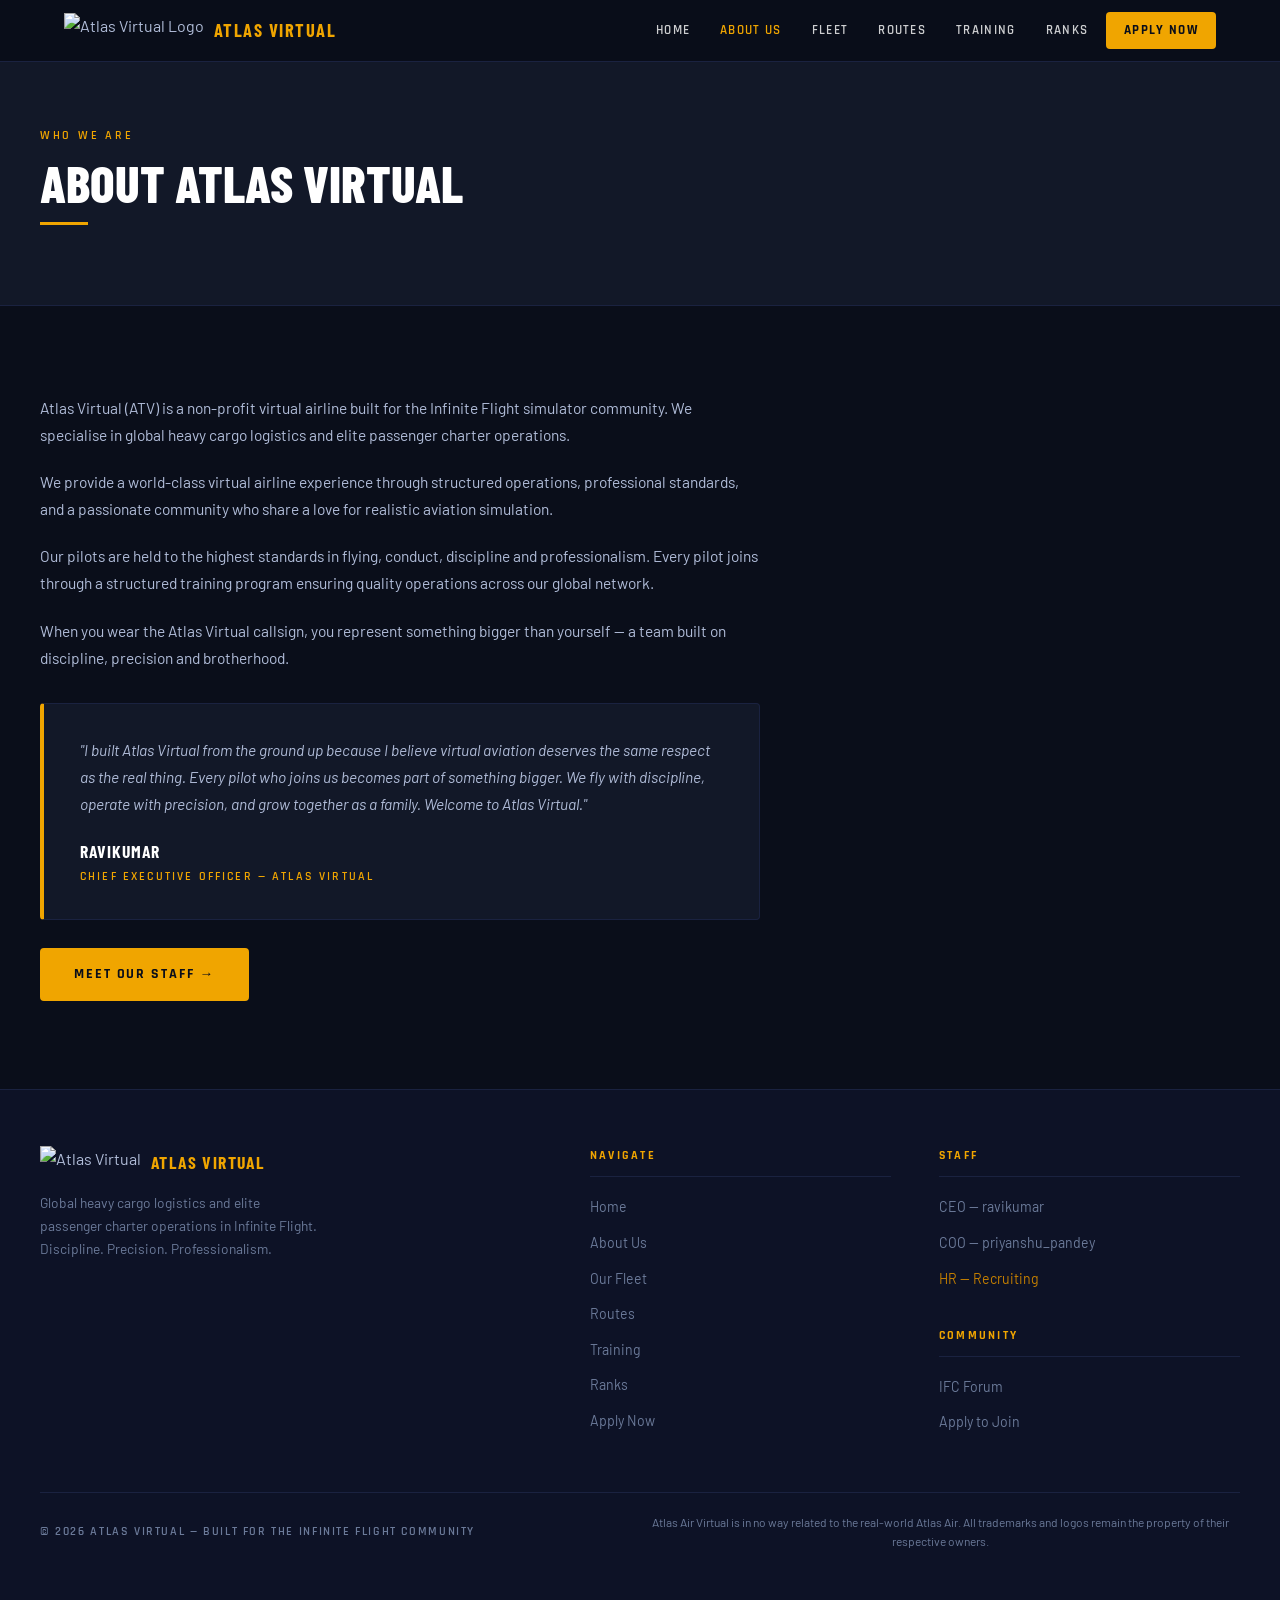
==== commit 9730964d: "Add files via upload" ====
--- a/about.html
+++ b/about.html
@@ -57,9 +57,9 @@
     <!-- ===== ABOUT CONTENT ===== -->
     <section class="section">
       <div class="section-inner">
-        <div class="about-grid">
-          <!-- Left: Text -->
-          <div class="about-body">
+        <div class="about-grid" style="grid-template-columns: 1fr;">
+          <!-- About Text + CEO Quote only -->
+          <div class="about-body" style="max-width: 720px;">
             <p>Atlas Virtual (ATV) is a non-profit virtual airline built for the Infinite Flight simulator community. We specialise in global heavy cargo logistics and elite passenger charter operations.</p>
             <p>We provide a world-class virtual airline experience through structured operations, professional standards, and a passionate community who share a love for realistic aviation simulation.</p>
             <p>Our pilots are held to the highest standards in flying, conduct, discipline and professionalism. Every pilot joins through a structured training program ensuring quality operations across our global network.</p>
@@ -73,60 +73,14 @@
                 <div class="ceo-quote-title">Chief Executive Officer — Atlas Virtual</div>
               </div>
             </div>
-          </div>
 
-          <!-- Right: Staff + Logo -->
-          <div>
-            <div style="text-align:center; margin-bottom: 32px;">
-              <img src="https://res.cloudinary.com/dsfwafyc2/image/upload/v1778956332/Picsart_26-05-10_23-40-09-740_dd1xx1.png" alt="Atlas Virtual" style="height:80px; width:auto; margin: 0 auto 8px;" />
-            </div>
-
-            <h3 style="font-family: var(--font-display); font-size: 1.5rem; font-weight: 800; text-transform: uppercase; color: var(--white); letter-spacing: 0.06em; margin-bottom: 20px;">Staff</h3>
-
-            <div class="staff-grid">
-              <!-- CEO -->
-              <div class="staff-card">
-                <div class="staff-role">CEO</div>
-                <div class="staff-name">Ravikumar</div>
-                <div class="staff-desc">Founder and Chief Executive Officer. Oversees all VA operations, strategy and community growth.</div>
-                <a href="https://community.infiniteflight.com/u/ravikumar" target="_blank" class="staff-link">→ View IFC Profile</a>
-              </div>
-
-              <!-- COO -->
-              <div class="staff-card">
-                <div class="staff-role">COO</div>
-                <div class="staff-name">Priyanshu Pandey</div>
-                <div class="staff-desc">Chief Operating Officer. Manages departmental operations and ensures VA procedures are upheld.</div>
-                <a href="https://community.infiniteflight.com/u/priyanshu_pandey" target="_blank" class="staff-link">→ View IFC Profile</a>
-              </div>
-
-              <!-- HOD -->
-              <div class="staff-card">
-                <div class="staff-role">Head of Department</div>
-                <div class="staff-name">Position Open</div>
-                <div class="staff-desc">HOD role currently open for recruitment.</div>
-                <span class="staff-recruiting">Recruiting</span>
-              </div>
-
-              <!-- HR -->
-              <div class="staff-card">
-                <div class="staff-role">Human Resources</div>
-                <div class="staff-name">Position Open</div>
-                <div class="staff-desc">HR role responsible for pilot applications and onboarding.</div>
-                <span class="staff-recruiting">Recruiting</span>
-              </div>
+            <div style="margin-top: 28px;">
+              <a href="staff.html" class="btn-primary" style="display:inline-block;">Meet Our Staff →</a>
             </div>
           </div>
         </div>
       </div>
     </section>
-
-    <!-- ===== CTA STRIP ===== -->
-    <div class="cta-strip">
-      <h2 class="cta-strip-title">Ready to Join Atlas Virtual?</h2>
-      <p class="cta-strip-desc">Check requirements and apply to become part of our elite pilot family.</p>
-      <a href="apply.html" class="btn-primary">Apply Now</a>
-    </div>
 
     <!-- ===== FOOTER ===== -->
     <footer>
--- a/style.css
+++ b/style.css
@@ -1422,6 +1422,105 @@
   margin: 0 auto;
 }
 
+/* Trainee rank — centered icon above text */
+.trainee-rank--centered {
+  flex-direction: column;
+  align-items: center;
+  text-align: center;
+  padding: 32px 40px;
+  max-width: 680px;
+  margin: 0 auto 48px;
+}
+.trainee-icon--top {
+  font-size: 2.8rem;
+  margin-bottom: 14px;
+}
+.trainee-rank--centered .trainee-rank-name {
+  font-size: 1.3rem;
+}
+.trainee-rank--centered .trainee-desc {
+  font-size: 0.88rem;
+  max-width: 520px;
+  margin: 0 auto;
+  line-height: 1.7;
+}
+
+/* Hubs uniform grid — 5 col desktop, 2 col mobile */
+.hubs-grid-uniform {
+  display: grid;
+  grid-template-columns: repeat(5, 1fr);
+  gap: 16px;
+  margin-bottom: 20px;
+}
+
+/* VA stats — always 3 columns even on mobile */
+.va-stats-cards--fixed {
+  display: grid !important;
+  grid-template-columns: repeat(3, 1fr) !important;
+}
+.va-stats-cards--fixed .va-stat-card {
+  padding: 24px 12px;
+}
+.va-stats-cards--fixed .va-stat-num {
+  font-size: 2.2rem;
+}
+.va-stats-cards--fixed .va-stat-icon {
+  font-size: 1.8rem;
+}
+.va-stats-cards--fixed .va-stat-name {
+  font-size: 0.7rem;
+  letter-spacing: 0.14em;
+}
+.va-stats-cards--fixed .va-stat-desc {
+  font-size: 0.76rem;
+}
+
+/* Compact CTA strip */
+.cta-strip--compact {
+  padding: 40px 24px;
+}
+.cta-strip-title--sm {
+  font-size: clamp(1.3rem, 3vw, 1.9rem) !important;
+  margin-bottom: 6px;
+}
+.cta-strip-desc--sm {
+  font-size: 0.88rem !important;
+  margin-bottom: 18px;
+}
+.btn--sm {
+  padding: 11px 26px !important;
+  font-size: 0.8rem !important;
+}
+
+/* Hub cards — uniform grid fix */
+.hubs-grid-uniform {
+  display: grid;
+  grid-template-columns: repeat(4, 1fr);
+  gap: 20px;
+  margin-bottom: 20px;
+}
+
+@media (max-width: 768px) {
+  .hubs-grid-uniform {
+    grid-template-columns: repeat(2, 1fr) !important;
+  }
+  .hubs-grid-uniform .hub-card {
+    width: 100% !important;
+  }
+  .va-stats-cards--fixed .va-stat-card::before {
+    height: 2px;
+  }
+}
+
+@media (max-width: 480px) {
+  .va-stats-cards--fixed .va-stat-num {
+    font-size: 1.7rem;
+  }
+  .va-stats-cards--fixed .va-stat-card {
+    padding: 16px 8px;
+  }
+}
+
 /* =============================================
    RESPONSIVE
    ============================================= */
@@ -1453,6 +1552,7 @@
 
   .route-stats { grid-template-columns: repeat(2, 1fr); }
   .hubs-grid { grid-template-columns: repeat(2, 1fr); }
+  .hubs-grid-uniform { grid-template-columns: repeat(2, 1fr) !important; }
   .map-container iframe { height: 360px; }
   .network-table { font-size: 0.8rem; }
   .network-table th, .network-table td { padding: 10px 10px; }
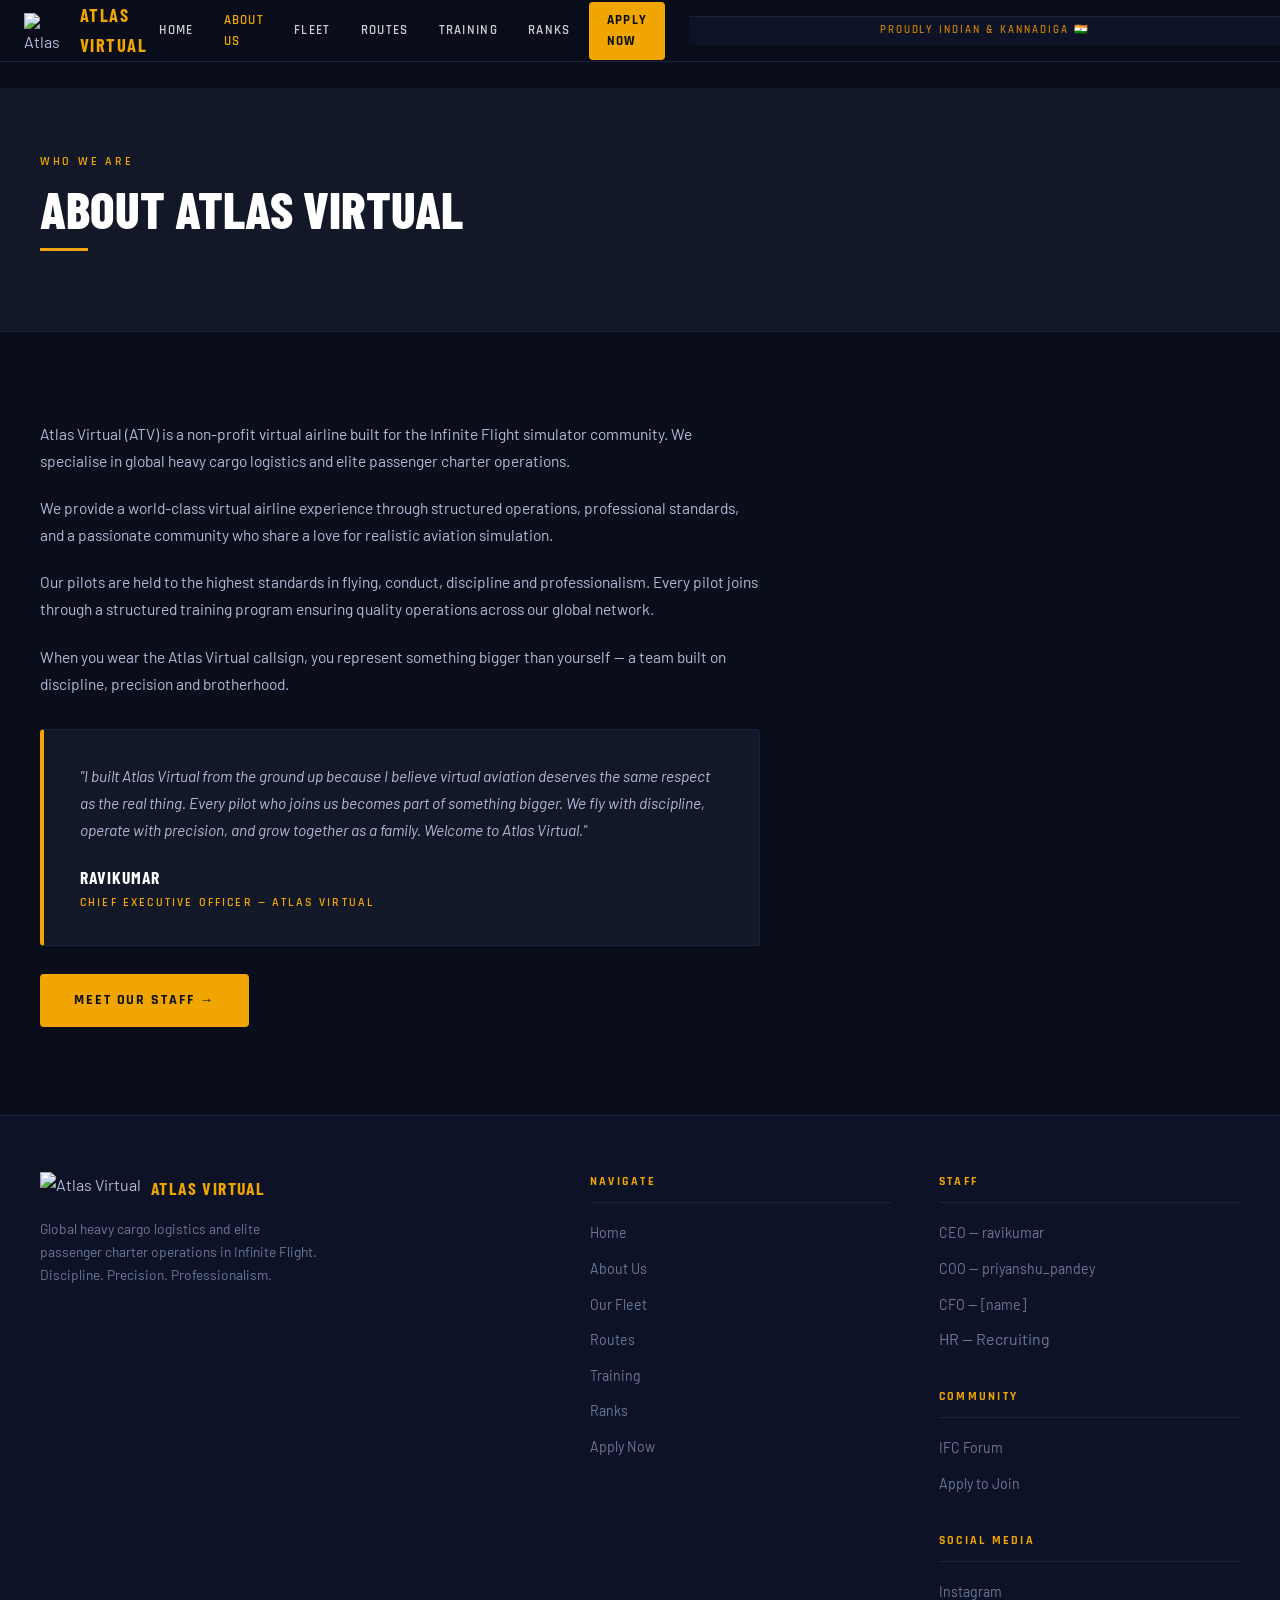
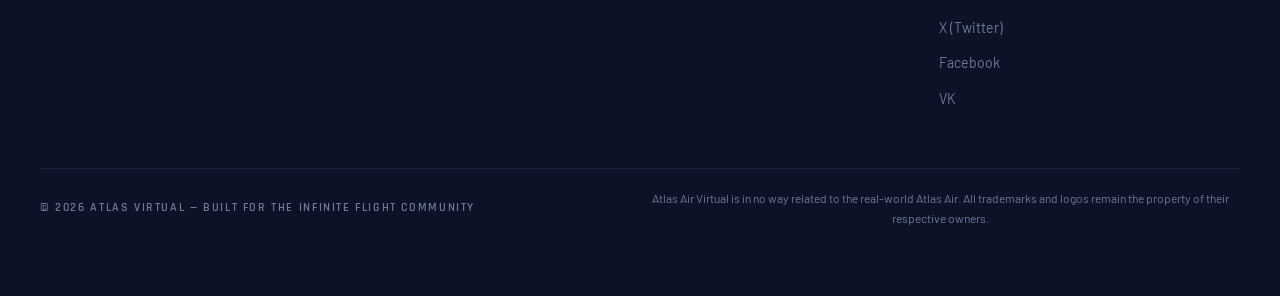
==== commit a1da694b: "Add files via upload" ====
--- a/about.html
+++ b/about.html
@@ -30,6 +30,8 @@
         <span></span><span></span><span></span>
       </button>
     </div>
+        <!-- PROUDLY LINE — edit text below if needed -->
+        <div class="nav-pride">Proudly Indian &amp; Kannadiga 🇮🇳</div>
   </nav>
 
   <!-- Mobile Nav -->
@@ -107,15 +109,27 @@
         <div>
           <div class="footer-col-title">Staff</div>
           <ul class="footer-links">
+            <!-- IFC PROFILE LINKS — update href for each person -->
             <li><a href="https://community.infiniteflight.com/u/ravikumar" target="_blank">CEO — ravikumar</a></li>
             <li><a href="https://community.infiniteflight.com/u/priyanshu_pandey" target="_blank">COO — priyanshu_pandey</a></li>
-            <li><a href="apply.html" style="color: var(--gold-dim);">HR — Recruiting</a></li>
+            <!-- CFO IFC LINK — replace # with actual IFC profile URL when available -->
+            <li><a href="#" target="_blank">CFO — [name]</a></li>
+            <li style="color: var(--text-muted);">HR — Recruiting</li>
           </ul>
           <br/>
           <div class="footer-col-title">Community</div>
           <ul class="footer-links">
             <li><a href="https://community.infiniteflight.com" target="_blank">IFC Forum</a></li>
             <li><a href="apply.html">Apply to Join</a></li>
+          </ul>
+          <br/>
+          <div class="footer-col-title">Social Media</div>
+          <ul class="footer-links">
+            <!-- SOCIAL LINKS — add your URLs in href="" below -->
+            <li><a href="#" target="_blank">Instagram</a></li><!-- href: https://instagram.com/youraccount -->
+            <li><a href="#" target="_blank">X (Twitter)</a></li><!-- href: https://x.com/youraccount -->
+            <li><a href="#" target="_blank">Facebook</a></li><!-- href: https://facebook.com/yourpage -->
+            <li><a href="#" target="_blank">VK</a></li><!-- href: https://vk.com/yourprofile -->
           </ul>
         </div>
       </div>
--- a/style.css
+++ b/style.css
@@ -150,7 +150,7 @@
 .mobile-nav {
   display: none;
   position: fixed;
-  top: 62px; left: 0; right: 0;
+  top: 88px; left: 0; right: 0;
   background: var(--navy-mid);
   border-bottom: 1px solid var(--navy-border);
   padding: 16px 24px 24px;
@@ -187,7 +187,7 @@
    PAGE WRAPPER
    ============================================= */
 .page-wrapper {
-  padding-top: 62px;
+  padding-top: 88px; /* 62px navbar + ~26px pride bar */
 }
 
 /* =============================================
@@ -1422,6 +1422,115 @@
   margin: 0 auto;
 }
 
+/* Nav pride bar — sits below the main nav bar */
+.nav-pride {
+  background: var(--navy-mid);
+  border-top: 1px solid var(--navy-border);
+  text-align: center;
+  font-family: var(--font-accent);
+  font-size: 0.68rem;
+  font-weight: 600;
+  letter-spacing: 0.18em;
+  text-transform: uppercase;
+  color: var(--gold-dim);
+  padding: 5px 24px;
+  width: 100%;
+}
+
+/* Mission image — prevent nose crop */
+.mission-image img {
+  object-fit: cover;
+  object-position: center top !important;
+}
+
+/* Rank epaulette image */
+.rank-epaulette {
+  width: 48px;
+  height: 48px;
+  object-fit: contain;
+  border-radius: 4px;
+  flex-shrink: 0;
+}
+
+/* New rank table layout */
+.rank-table-section {
+  margin-bottom: 40px;
+}
+.rank-table-header {
+  display: flex;
+  align-items: center;
+  gap: 12px;
+  margin-bottom: 16px;
+  padding-bottom: 10px;
+  border-bottom: 2px solid var(--gold-dim);
+}
+.rank-table-title {
+  font-family: var(--font-display);
+  font-size: 1.2rem;
+  font-weight: 800;
+  text-transform: uppercase;
+  color: var(--white);
+  letter-spacing: 0.05em;
+}
+.rank-table-sub {
+  font-family: var(--font-accent);
+  font-size: 0.7rem;
+  font-weight: 700;
+  letter-spacing: 0.14em;
+  text-transform: uppercase;
+  color: var(--gold);
+  margin-left: auto;
+}
+.rank-row {
+  display: flex;
+  align-items: center;
+  gap: 20px;
+  padding: 14px 18px;
+  border-bottom: 1px solid var(--navy-border);
+  background: var(--navy-light);
+  border-radius: 3px;
+  margin-bottom: 6px;
+  transition: border-color var(--transition), transform var(--transition);
+}
+.rank-row:hover {
+  border-color: var(--gold-dim);
+  transform: translateX(3px);
+}
+.rank-row-hours {
+  font-family: var(--font-display);
+  font-size: 0.85rem;
+  font-weight: 700;
+  color: var(--gold);
+  letter-spacing: 0.05em;
+  min-width: 70px;
+  text-align: right;
+  flex-shrink: 0;
+}
+.rank-row-info { flex: 1; }
+.rank-row-name {
+  font-family: var(--font-accent);
+  font-size: 1rem;
+  font-weight: 700;
+  color: var(--white-80);
+}
+.rank-row-desc {
+  font-size: 0.78rem;
+  color: var(--text-muted);
+  margin-top: 1px;
+}
+
+/* Staff mobile vertical order */
+@media (max-width: 768px) {
+  .staff-grid-ordered {
+    display: flex !important;
+    flex-direction: column !important;
+  }
+  .staff-card-ceo   { order: 1; }
+  .staff-card-coo   { order: 2; }
+  .staff-card-cfo   { order: 3; }
+  .staff-card-hr    { order: 4; }
+}
+
 /* Trainee rank — centered icon above text */
 .trainee-rank--centered {
   flex-direction: column;
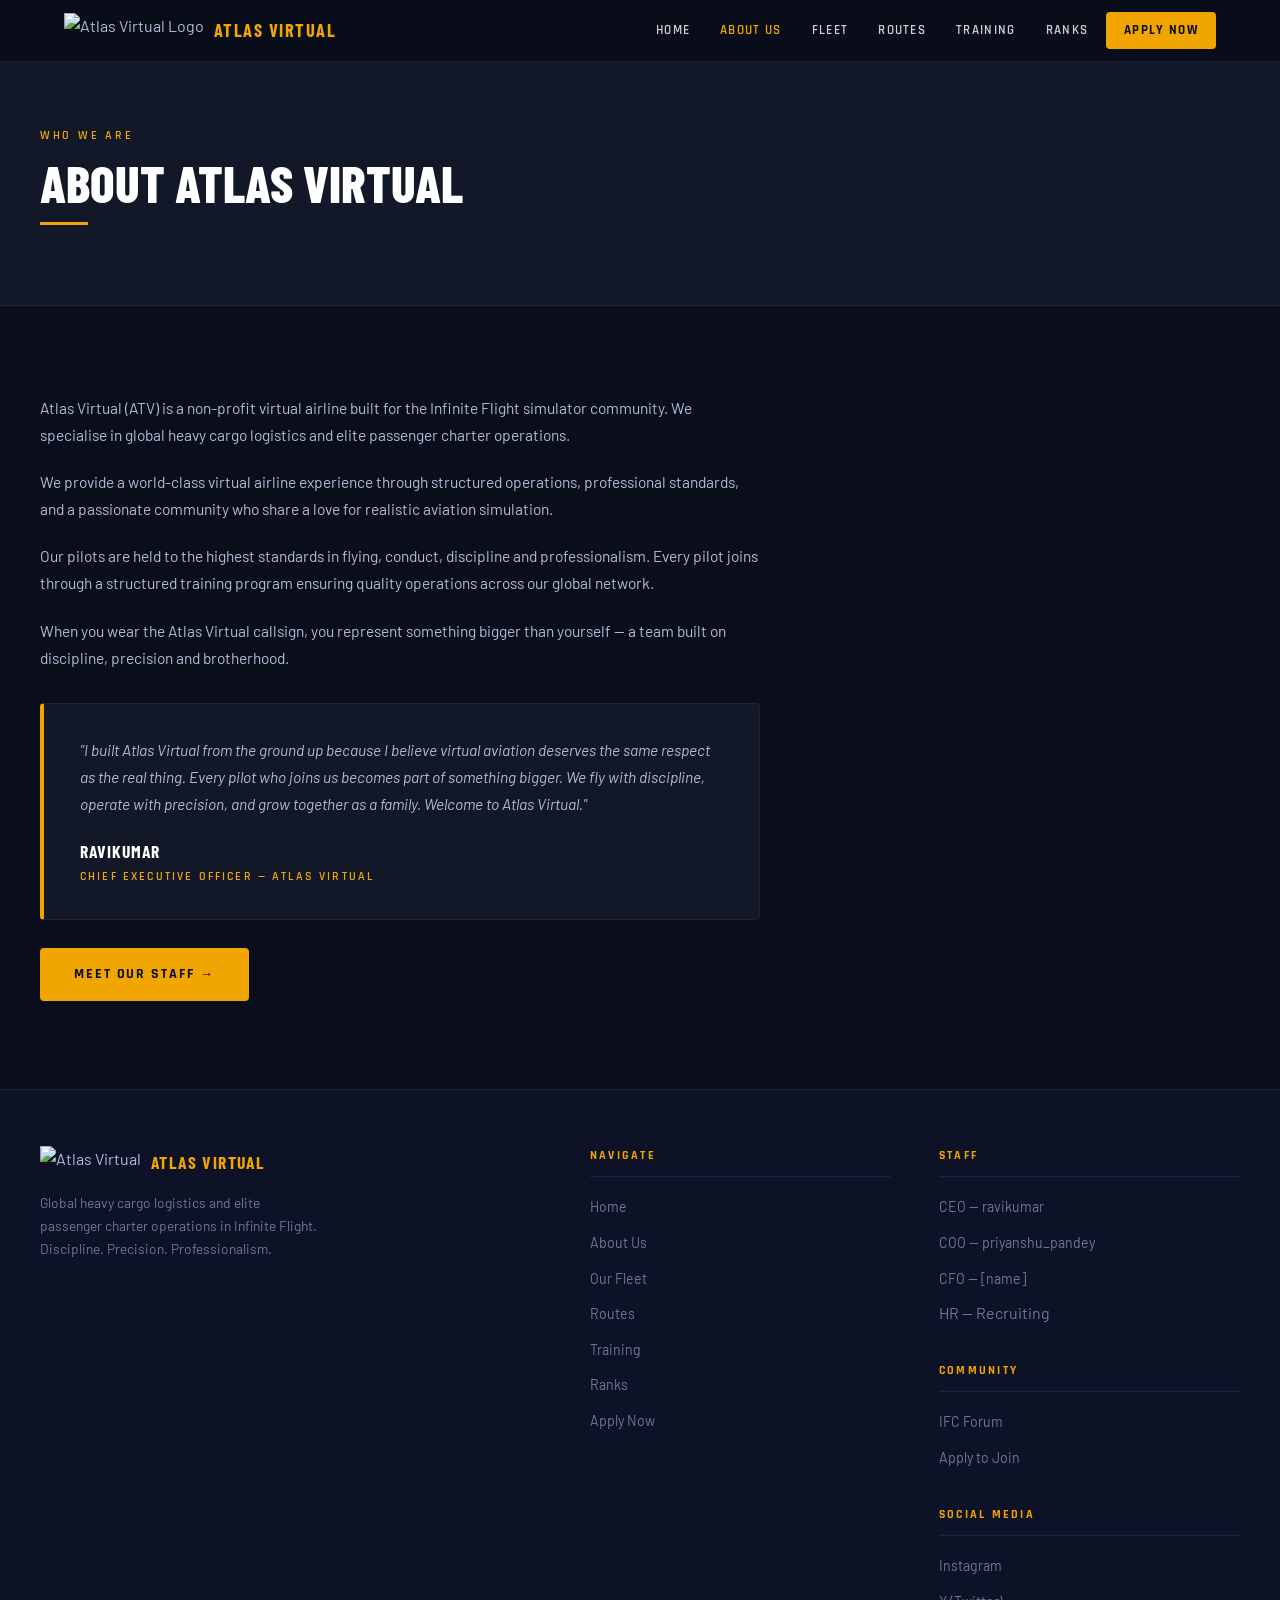
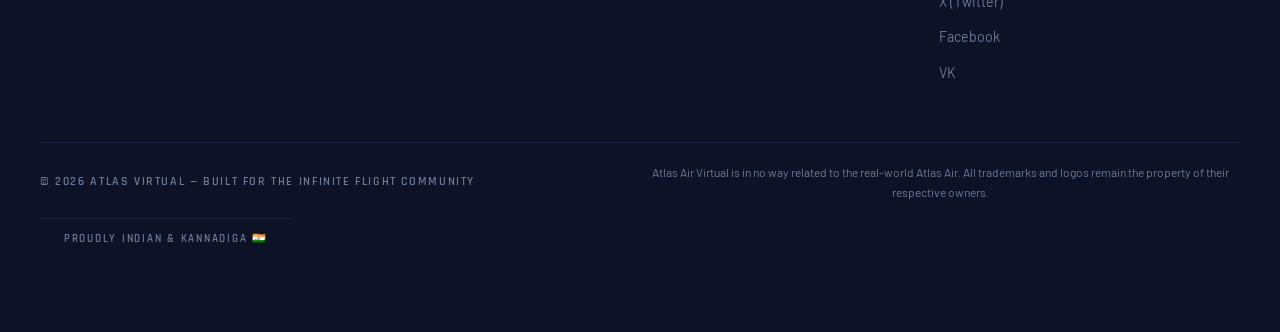
==== commit 89d1706d: "Add files via upload" ====
--- a/about.html
+++ b/about.html
@@ -30,8 +30,6 @@
         <span></span><span></span><span></span>
       </button>
     </div>
-        <!-- PROUDLY LINE — edit text below if needed -->
-        <div class="nav-pride">Proudly Indian &amp; Kannadiga 🇮🇳</div>
   </nav>
 
   <!-- Mobile Nav -->
@@ -137,7 +135,8 @@
         <div class="footer-bottom" style="border-top: 1px solid var(--navy-border); padding-top: 20px; width: 100%; grid-column: 1/-1;">
           <span class="footer-copy">© 2026 Atlas Virtual — Built for the Infinite Flight Community</span>
           <span class="footer-disclaimer">Atlas Air Virtual is in no way related to the real-world Atlas Air. All trademarks and logos remain the property of their respective owners.</span>
-        </div>
+        <!-- PROUDLY LINE — edit text below if needed -->
+      <div class="footer-pride">Proudly Indian &amp; Kannadiga 🇮🇳</div>
       </div>
     </footer>
 
--- a/style.css
+++ b/style.css
@@ -150,7 +150,7 @@
 .mobile-nav {
   display: none;
   position: fixed;
-  top: 88px; left: 0; right: 0;
+  top: 62px; left: 0; right: 0;
   background: var(--navy-mid);
   border-bottom: 1px solid var(--navy-border);
   padding: 16px 24px 24px;
@@ -187,7 +187,7 @@
    PAGE WRAPPER
    ============================================= */
 .page-wrapper {
-  padding-top: 88px; /* 62px navbar + ~26px pride bar */
+  padding-top: 62px;
 }
 
 /* =============================================
@@ -1422,19 +1422,18 @@
   margin: 0 auto;
 }
 
-/* Nav pride bar — sits below the main nav bar */
-.nav-pride {
-  background: var(--navy-mid);
-  border-top: 1px solid var(--navy-border);
+/* Footer pride line — very bottom of every page */
+.footer-pride {
   text-align: center;
   font-family: var(--font-accent);
   font-size: 0.68rem;
   font-weight: 600;
-  letter-spacing: 0.18em;
-  text-transform: uppercase;
-  color: var(--gold-dim);
-  padding: 5px 24px;
-  width: 100%;
+  letter-spacing: 0.16em;
+  text-transform: uppercase;
+  color: var(--text-muted);
+  padding: 12px 24px 16px;
+  border-top: 1px solid var(--navy-border);
+  margin-top: 4px;
 }
 
 /* Mission image — prevent nose crop */
